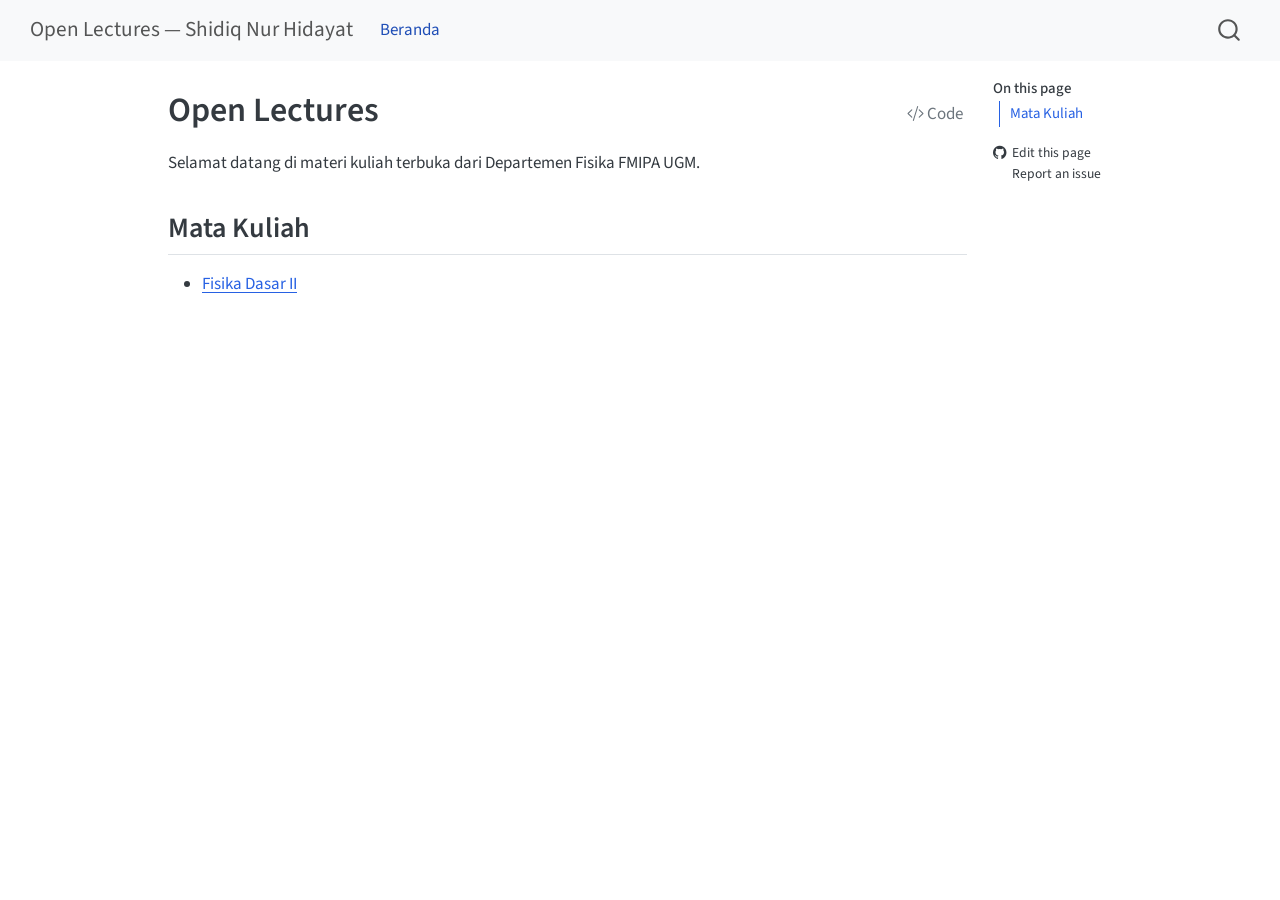
==== index.html @ a039e08e "Built site for gh-pages" ====
<!DOCTYPE html>
<html xmlns="http://www.w3.org/1999/xhtml" lang="en" xml:lang="en"><head>

<meta charset="utf-8">
<meta name="generator" content="quarto-1.9.37">

<meta name="viewport" content="width=device-width, initial-scale=1.0, user-scalable=yes">


<title>Open Lectures – Open Lectures — Shidiq Nur Hidayat</title>
<style>
/* Default styles provided by pandoc.
** See https://pandoc.org/MANUAL.html#variables-for-html for config info.
*/
code{white-space: pre-wrap;}
span.smallcaps{font-variant: small-caps;}
div.columns{display: flex; gap: min(4vw, 1.5em);}
div.column{flex: auto; overflow-x: auto;}
div.hanging-indent{margin-left: 1.5em; text-indent: -1.5em;}
ul.task-list{list-style: none;}
ul.task-list li input[type="checkbox"] {
  width: 0.8em;
  margin: 0 0.8em 0.2em -1em; /* quarto-specific, see https://github.com/quarto-dev/quarto-cli/issues/4556 */ 
  vertical-align: middle;
}
/* CSS for syntax highlighting */
html { -webkit-text-size-adjust: 100%; }
pre > code.sourceCode { white-space: pre; position: relative; }
pre > code.sourceCode > span { display: inline-block; line-height: 1.25; }
pre > code.sourceCode > span:empty { height: 1.2em; }
.sourceCode { overflow: visible; }
code.sourceCode > span { color: inherit; text-decoration: inherit; }
div.sourceCode { margin: 1em 0; }
pre.sourceCode { margin: 0; }
@media screen {
div.sourceCode { overflow: auto; }
}
@media print {
pre > code.sourceCode { white-space: pre-wrap; }
pre > code.sourceCode > span { text-indent: -5em; padding-left: 5em; }
}
pre.numberSource code
  { counter-reset: source-line 0; }
pre.numberSource code > span
  { position: relative; left: -4em; counter-increment: source-line; }
pre.numberSource code > span > a:first-child::before
  { content: counter(source-line);
    position: relative; left: -1em; text-align: right; vertical-align: baseline;
    border: none; display: inline-block;
    -webkit-touch-callout: none; -webkit-user-select: none;
    -khtml-user-select: none; -moz-user-select: none;
    -ms-user-select: none; user-select: none;
    padding: 0 4px; width: 4em;
  }
pre.numberSource { margin-left: 3em;  padding-left: 4px; }
div.sourceCode
  {   }
@media screen {
pre > code.sourceCode > span > a:first-child::before { text-decoration: underline; }
}
</style>


<script src="site_libs/quarto-nav/quarto-nav.js"></script>
<script src="site_libs/quarto-nav/headroom.min.js"></script>
<script src="site_libs/clipboard/clipboard.min.js"></script>
<script src="site_libs/quarto-search/autocomplete.umd.js"></script>
<script src="site_libs/quarto-search/fuse.min.js"></script>
<script src="site_libs/quarto-search/quarto-search.js"></script>
<meta name="quarto:offset" content="./">
<script src="site_libs/quarto-html/quarto.js" type="module"></script>
<script src="site_libs/quarto-html/tabsets/tabsets.js" type="module"></script>
<script src="site_libs/quarto-html/popper.min.js"></script>
<script src="site_libs/quarto-html/tippy.umd.min.js"></script>
<script src="site_libs/quarto-html/anchor.min.js"></script>
<link href="site_libs/quarto-html/tippy.css" rel="stylesheet">
<link href="site_libs/quarto-html/quarto-syntax-highlighting-acf12a64177840b8d86f2d4f01b2e9fb.css" rel="stylesheet" id="quarto-text-highlighting-styles">
<script src="site_libs/bootstrap/bootstrap.min.js"></script>
<link href="site_libs/bootstrap/bootstrap-icons.css" rel="stylesheet">
<link href="site_libs/bootstrap/bootstrap-09bcd2438ddda8166a810b4ec224e0a2.min.css" rel="stylesheet" append-hash="true" id="quarto-bootstrap" data-mode="light">
<script id="quarto-search-options" type="application/json">{
  "location": "navbar",
  "copy-button": false,
  "collapse-after": 3,
  "panel-placement": "end",
  "type": "overlay",
  "limit": 50,
  "keyboard-shortcut": [
    "f",
    "/",
    "s"
  ],
  "show-item-context": false,
  "language": {
    "search-no-results-text": "No results",
    "search-matching-documents-text": "matching documents",
    "search-copy-link-title": "Copy link to search",
    "search-hide-matches-text": "Hide additional matches",
    "search-more-match-text": "more match in this document",
    "search-more-matches-text": "more matches in this document",
    "search-clear-button-title": "Clear",
    "search-text-placeholder": "",
    "search-detached-cancel-button-title": "Cancel",
    "search-submit-button-title": "Submit",
    "search-label": "Search"
  }
}</script>


</head>

<body class="nav-fixed quarto-light">

<div id="quarto-search-results"></div>
  <header id="quarto-header" class="headroom fixed-top">
    <nav class="navbar navbar-expand-lg " data-bs-theme="dark">
      <div class="navbar-container container-fluid">
      <div class="navbar-brand-container mx-auto">
    <a class="navbar-brand" href="./index.html">
    <span class="navbar-title">Open Lectures — Shidiq Nur Hidayat</span>
    </a>
  </div>
            <div id="quarto-search" class="" title="Search"></div>
          <button class="navbar-toggler" type="button" data-bs-toggle="collapse" data-bs-target="#navbarCollapse" aria-controls="navbarCollapse" role="menu" aria-expanded="false" aria-label="Toggle navigation" onclick="if (window.quartoToggleHeadroom) { window.quartoToggleHeadroom(); }">
  <span class="navbar-toggler-icon"></span>
</button>
          <div class="collapse navbar-collapse" id="navbarCollapse">
            <ul class="navbar-nav navbar-nav-scroll me-auto">
  <li class="nav-item">
    <a class="nav-link active" href="./index.html" aria-current="page"> 
<span class="menu-text">Beranda</span></a>
  </li>  
</ul>
          </div> <!-- /navcollapse -->
            <div class="quarto-navbar-tools">
</div>
      </div> <!-- /container-fluid -->
    </nav>
</header>
<!-- content -->
<div id="quarto-content" class="quarto-container page-columns page-rows-contents page-layout-article page-navbar">
<!-- sidebar -->
<!-- margin-sidebar -->
    <div id="quarto-margin-sidebar" class="sidebar margin-sidebar">
        <nav id="TOC" role="doc-toc" class="toc-active">
    <h2 id="toc-title">On this page</h2>
   
  <ul>
  <li><a href="#mata-kuliah" id="toc-mata-kuliah" class="nav-link active" data-scroll-target="#mata-kuliah">Mata Kuliah</a></li>
  </ul>
<div class="toc-actions"><ul><li><a href="https://github.com/Shidiq/open-lectures/edit/main/index.qmd" class="toc-action"><i class="bi bi-github"></i>Edit this page</a></li><li><a href="https://github.com/Shidiq/open-lectures/issues/new" class="toc-action"><i class="bi empty"></i>Report an issue</a></li></ul></div></nav>
    </div>
<!-- main -->
<main class="content" id="quarto-document-content">

<header id="title-block-header" class="quarto-title-block default">
<div class="quarto-title">
<div class="quarto-title-block"><div><h1 class="title">Open Lectures</h1><button type="button" class="btn code-tools-button" id="quarto-code-tools-source"><i class="bi"></i> Code</button></div></div>
</div>



<div class="quarto-title-meta">

    
  
    
  </div>
  


</header>


<p>Selamat datang di materi kuliah terbuka dari Departemen Fisika FMIPA UGM.</p>
<section id="mata-kuliah" class="level2">
<h2 class="anchored" data-anchor-id="mata-kuliah">Mata Kuliah</h2>
<ul>
<li><a href="./Fisika Dasar II/index.html">Fisika Dasar II</a></li>
</ul>


<!-- -->

</section>

</main> <!-- /main -->
<script id="quarto-html-after-body" type="application/javascript">
  window.document.addEventListener("DOMContentLoaded", function (event) {
    const icon = "";
    const anchorJS = new window.AnchorJS();
    anchorJS.options = {
      placement: 'right',
      icon: icon
    };
    anchorJS.add('.anchored');
    const isCodeAnnotation = (el) => {
      for (const clz of el.classList) {
        if (clz.startsWith('code-annotation-')) {                     
          return true;
        }
      }
      return false;
    }
    const onCopySuccess = function(e) {
      // button target
      const button = e.trigger;
      // don't keep focus
      button.blur();
      // flash "checked"
      button.classList.add('code-copy-button-checked');
      var currentTitle = button.getAttribute("title");
      button.setAttribute("title", "Copied!");
      let tooltip;
      if (window.bootstrap) {
        button.setAttribute("data-bs-toggle", "tooltip");
        button.setAttribute("data-bs-placement", "left");
        button.setAttribute("data-bs-title", "Copied!");
        tooltip = new bootstrap.Tooltip(button, 
          { trigger: "manual", 
            customClass: "code-copy-button-tooltip",
            offset: [0, -8]});
        tooltip.show();    
      }
      setTimeout(function() {
        if (tooltip) {
          tooltip.hide();
          button.removeAttribute("data-bs-title");
          button.removeAttribute("data-bs-toggle");
          button.removeAttribute("data-bs-placement");
        }
        button.setAttribute("title", currentTitle);
        button.classList.remove('code-copy-button-checked');
      }, 1000);
      // clear code selection
      e.clearSelection();
    }
    const getTextToCopy = function(trigger) {
      const outerScaffold = trigger.parentElement.cloneNode(true);
      const codeEl = outerScaffold.querySelector('code');
      for (const childEl of codeEl.children) {
        if (isCodeAnnotation(childEl)) {
          childEl.remove();
        }
      }
      return codeEl.innerText;
    }
    const clipboard = new window.ClipboardJS('.code-copy-button:not([data-in-quarto-modal])', {
      text: getTextToCopy
    });
    clipboard.on('success', onCopySuccess);
    if (window.document.getElementById('quarto-embedded-source-code-modal')) {
      const clipboardModal = new window.ClipboardJS('.code-copy-button[data-in-quarto-modal]', {
        text: getTextToCopy,
        container: window.document.getElementById('quarto-embedded-source-code-modal')
      });
      clipboardModal.on('success', onCopySuccess);
    }
    const viewSource = window.document.getElementById('quarto-view-source') ||
                       window.document.getElementById('quarto-code-tools-source');
    if (viewSource) {
      const sourceUrl = viewSource.getAttribute("data-quarto-source-url");
      viewSource.addEventListener("click", function(e) {
        if (sourceUrl) {
          // rstudio viewer pane
          if (/\bcapabilities=\b/.test(window.location)) {
            window.open(sourceUrl);
          } else {
            window.location.href = sourceUrl;
          }
        } else {
          const modal = new bootstrap.Modal(document.getElementById('quarto-embedded-source-code-modal'));
          modal.show();
        }
        return false;
      });
    }
    function toggleCodeHandler(show) {
      return function(e) {
        const detailsSrc = window.document.querySelectorAll(".cell > details > .sourceCode");
        for (let i=0; i<detailsSrc.length; i++) {
          const details = detailsSrc[i].parentElement;
          if (show) {
            details.open = true;
          } else {
            details.removeAttribute("open");
          }
        }
        const cellCodeDivs = window.document.querySelectorAll(".cell > .sourceCode");
        const fromCls = show ? "hidden" : "unhidden";
        const toCls = show ? "unhidden" : "hidden";
        for (let i=0; i<cellCodeDivs.length; i++) {
          const codeDiv = cellCodeDivs[i];
          if (codeDiv.classList.contains(fromCls)) {
            codeDiv.classList.remove(fromCls);
            codeDiv.classList.add(toCls);
          } 
        }
        return false;
      }
    }
    const hideAllCode = window.document.getElementById("quarto-hide-all-code");
    if (hideAllCode) {
      hideAllCode.addEventListener("click", toggleCodeHandler(false));
    }
    const showAllCode = window.document.getElementById("quarto-show-all-code");
    if (showAllCode) {
      showAllCode.addEventListener("click", toggleCodeHandler(true));
    }
      var localhostRegex = new RegExp(/^(?:http|https):\/\/localhost\:?[0-9]*\//);
      var mailtoRegex = new RegExp(/^mailto:/);
        var filterRegex = new RegExp('/' + window.location.host + '/');
      var isInternal = (href) => {
          return filterRegex.test(href) || localhostRegex.test(href) || mailtoRegex.test(href);
      }
      // Inspect non-navigation links and adorn them if external
     var links = window.document.querySelectorAll('a[href]:not(.nav-link):not(.navbar-brand):not(.toc-action):not(.sidebar-link):not(.sidebar-item-toggle):not(.pagination-link):not(.no-external):not([aria-hidden]):not(.dropdown-item):not(.quarto-navigation-tool):not(.about-link)');
      for (var i=0; i<links.length; i++) {
        const link = links[i];
        if (!isInternal(link.href)) {
          // undo the damage that might have been done by quarto-nav.js in the case of
          // links that we want to consider external
          if (link.dataset.originalHref !== undefined) {
            link.href = link.dataset.originalHref;
          }
        }
      }
    function tippyHover(el, contentFn, onTriggerFn, onUntriggerFn) {
      const config = {
        allowHTML: true,
        maxWidth: 500,
        delay: 100,
        arrow: false,
        appendTo: function(el) {
            return el.parentElement;
        },
        interactive: true,
        interactiveBorder: 10,
        theme: 'quarto',
        placement: 'bottom-start',
      };
      if (contentFn) {
        config.content = contentFn;
      }
      if (onTriggerFn) {
        config.onTrigger = onTriggerFn;
      }
      if (onUntriggerFn) {
        config.onUntrigger = onUntriggerFn;
      }
      window.tippy(el, config); 
    }
    const noterefs = window.document.querySelectorAll('a[role="doc-noteref"]');
    for (var i=0; i<noterefs.length; i++) {
      const ref = noterefs[i];
      tippyHover(ref, function() {
        // use id or data attribute instead here
        let href = ref.getAttribute('data-footnote-href') || ref.getAttribute('href');
        try { href = new URL(href).hash; } catch {}
        const id = href.replace(/^#\/?/, "");
        const note = window.document.getElementById(id);
        if (note) {
          return note.innerHTML;
        } else {
          return "";
        }
      });
    }
    const xrefs = window.document.querySelectorAll('a.quarto-xref');
    const processXRef = (id, note) => {
      // Strip column container classes
      const stripColumnClz = (el) => {
        el.classList.remove("page-full", "page-columns");
        if (el.children) {
          for (const child of el.children) {
            stripColumnClz(child);
          }
        }
      }
      stripColumnClz(note)
      if (id === null || id.startsWith('sec-')) {
        // Special case sections, only their first couple elements
        const container = document.createElement("div");
        if (note.children && note.children.length > 2) {
          container.appendChild(note.children[0].cloneNode(true));
          for (let i = 1; i < note.children.length; i++) {
            const child = note.children[i];
            if (child.tagName === "P" && child.innerText === "") {
              continue;
            } else {
              container.appendChild(child.cloneNode(true));
              break;
            }
          }
          if (window.Quarto?.typesetMath) {
            window.Quarto.typesetMath(container);
          }
          return container.innerHTML
        } else {
          if (window.Quarto?.typesetMath) {
            window.Quarto.typesetMath(note);
          }
          return note.innerHTML;
        }
      } else {
        // Remove any anchor links if they are present
        const anchorLink = note.querySelector('a.anchorjs-link');
        if (anchorLink) {
          anchorLink.remove();
        }
        if (window.Quarto?.typesetMath) {
          window.Quarto.typesetMath(note);
        }
        if (note.classList.contains("callout")) {
          return note.outerHTML;
        } else {
          return note.innerHTML;
        }
      }
    }
    for (var i=0; i<xrefs.length; i++) {
      const xref = xrefs[i];
      tippyHover(xref, undefined, function(instance) {
        instance.disable();
        let url = xref.getAttribute('href');
        let hash = undefined; 
        if (url.startsWith('#')) {
          hash = url;
        } else {
          try { hash = new URL(url).hash; } catch {}
        }
        if (hash) {
          const id = hash.replace(/^#\/?/, "");
          const note = window.document.getElementById(id);
          if (note !== null) {
            try {
              const html = processXRef(id, note.cloneNode(true));
              instance.setContent(html);
            } finally {
              instance.enable();
              instance.show();
            }
          } else {
            // See if we can fetch this
            fetch(url.split('#')[0])
            .then(res => res.text())
            .then(html => {
              const parser = new DOMParser();
              const htmlDoc = parser.parseFromString(html, "text/html");
              const note = htmlDoc.getElementById(id);
              if (note !== null) {
                const html = processXRef(id, note);
                instance.setContent(html);
              } 
            }).finally(() => {
              instance.enable();
              instance.show();
            });
          }
        } else {
          // See if we can fetch a full url (with no hash to target)
          // This is a special case and we should probably do some content thinning / targeting
          fetch(url)
          .then(res => res.text())
          .then(html => {
            const parser = new DOMParser();
            const htmlDoc = parser.parseFromString(html, "text/html");
            const note = htmlDoc.querySelector('main.content');
            if (note !== null) {
              // This should only happen for chapter cross references
              // (since there is no id in the URL)
              // remove the first header
              if (note.children.length > 0 && note.children[0].tagName === "HEADER") {
                note.children[0].remove();
              }
              const html = processXRef(null, note);
              instance.setContent(html);
            } 
          }).finally(() => {
            instance.enable();
            instance.show();
          });
        }
      }, function(instance) {
      });
    }
        let selectedAnnoteEl;
        const selectorForAnnotation = ( cell, annotation) => {
          let cellAttr = 'data-code-cell="' + cell + '"';
          let lineAttr = 'data-code-annotation="' +  annotation + '"';
          const selector = 'span[' + cellAttr + '][' + lineAttr + ']';
          return selector;
        }
        const selectCodeLines = (annoteEl) => {
          const doc = window.document;
          const targetCell = annoteEl.getAttribute("data-target-cell");
          const targetAnnotation = annoteEl.getAttribute("data-target-annotation");
          const annoteSpan = window.document.querySelector(selectorForAnnotation(targetCell, targetAnnotation));
          const lines = annoteSpan.getAttribute("data-code-lines").split(",");
          const lineIds = lines.map((line) => {
            return targetCell + "-" + line;
          })
          let top = null;
          let height = null;
          let parent = null;
          if (lineIds.length > 0) {
              //compute the position of the single el (top and bottom and make a div)
              const el = window.document.getElementById(lineIds[0]);
              top = el.offsetTop;
              height = el.offsetHeight;
              parent = el.parentElement.parentElement;
            if (lineIds.length > 1) {
              const lastEl = window.document.getElementById(lineIds[lineIds.length - 1]);
              const bottom = lastEl.offsetTop + lastEl.offsetHeight;
              height = bottom - top;
            }
            if (top !== null && height !== null && parent !== null) {
              // cook up a div (if necessary) and position it 
              let div = window.document.getElementById("code-annotation-line-highlight");
              if (div === null) {
                div = window.document.createElement("div");
                div.setAttribute("id", "code-annotation-line-highlight");
                div.style.position = 'absolute';
                parent.appendChild(div);
              }
              div.style.top = top - 2 + "px";
              div.style.height = height + 4 + "px";
              div.style.left = 0;
              let gutterDiv = window.document.getElementById("code-annotation-line-highlight-gutter");
              if (gutterDiv === null) {
                gutterDiv = window.document.createElement("div");
                gutterDiv.setAttribute("id", "code-annotation-line-highlight-gutter");
                gutterDiv.style.position = 'absolute';
                const codeCell = window.document.getElementById(targetCell);
                const gutter = codeCell.querySelector('.code-annotation-gutter');
                gutter.appendChild(gutterDiv);
              }
              gutterDiv.style.top = top - 2 + "px";
              gutterDiv.style.height = height + 4 + "px";
            }
            selectedAnnoteEl = annoteEl;
          }
        };
        const unselectCodeLines = () => {
          const elementsIds = ["code-annotation-line-highlight", "code-annotation-line-highlight-gutter"];
          elementsIds.forEach((elId) => {
            const div = window.document.getElementById(elId);
            if (div) {
              div.remove();
            }
          });
          selectedAnnoteEl = undefined;
        };
          // Handle positioning of the toggle
      window.addEventListener(
        "resize",
        throttle(() => {
          elRect = undefined;
          if (selectedAnnoteEl) {
            selectCodeLines(selectedAnnoteEl);
          }
        }, 10)
      );
      function throttle(fn, ms) {
      let throttle = false;
      let timer;
        return (...args) => {
          if(!throttle) { // first call gets through
              fn.apply(this, args);
              throttle = true;
          } else { // all the others get throttled
              if(timer) clearTimeout(timer); // cancel #2
              timer = setTimeout(() => {
                fn.apply(this, args);
                timer = throttle = false;
              }, ms);
          }
        };
      }
        // Attach click handler to the DT
        const annoteDls = window.document.querySelectorAll('dt[data-target-cell]');
        for (const annoteDlNode of annoteDls) {
          annoteDlNode.addEventListener('click', (event) => {
            const clickedEl = event.target;
            if (clickedEl !== selectedAnnoteEl) {
              unselectCodeLines();
              const activeEl = window.document.querySelector('dt[data-target-cell].code-annotation-active');
              if (activeEl) {
                activeEl.classList.remove('code-annotation-active');
              }
              selectCodeLines(clickedEl);
              clickedEl.classList.add('code-annotation-active');
            } else {
              // Unselect the line
              unselectCodeLines();
              clickedEl.classList.remove('code-annotation-active');
            }
          });
        }
    const findCites = (el) => {
      const parentEl = el.parentElement;
      if (parentEl) {
        const cites = parentEl.dataset.cites;
        if (cites) {
          return {
            el,
            cites: cites.split(' ')
          };
        } else {
          return findCites(el.parentElement)
        }
      } else {
        return undefined;
      }
    };
    var bibliorefs = window.document.querySelectorAll('a[role="doc-biblioref"]');
    for (var i=0; i<bibliorefs.length; i++) {
      const ref = bibliorefs[i];
      const citeInfo = findCites(ref);
      if (citeInfo) {
        tippyHover(citeInfo.el, function() {
          var popup = window.document.createElement('div');
          citeInfo.cites.forEach(function(cite) {
            var citeDiv = window.document.createElement('div');
            citeDiv.classList.add('hanging-indent');
            citeDiv.classList.add('csl-entry');
            var biblioDiv = window.document.getElementById('ref-' + cite);
            if (biblioDiv) {
              citeDiv.innerHTML = biblioDiv.innerHTML;
            }
            popup.appendChild(citeDiv);
          });
          return popup.innerHTML;
        });
      }
    }
  });
  </script><div class="modal fade" id="quarto-embedded-source-code-modal" tabindex="-1" aria-labelledby="quarto-embedded-source-code-modal-label" aria-hidden="true"><div class="modal-dialog modal-dialog-scrollable"><div class="modal-content"><div class="modal-header"><h5 class="modal-title" id="quarto-embedded-source-code-modal-label">Source Code</h5><button class="btn-close" data-bs-dismiss="modal"></button></div><div class="modal-body"><div class="">
<div class="code-copy-outer-scaffold"><div class="sourceCode" id="cb1" data-shortcodes="false"><pre class="sourceCode markdown code-with-copy"><code class="sourceCode markdown"><span id="cb1-1"><a href="#cb1-1" aria-hidden="true" tabindex="-1"></a><span class="co">---</span></span>
<span id="cb1-2"><a href="#cb1-2" aria-hidden="true" tabindex="-1"></a><span class="an">title:</span><span class="co"> "Open Lectures"</span></span>
<span id="cb1-3"><a href="#cb1-3" aria-hidden="true" tabindex="-1"></a><span class="co">---</span></span>
<span id="cb1-4"><a href="#cb1-4" aria-hidden="true" tabindex="-1"></a></span>
<span id="cb1-5"><a href="#cb1-5" aria-hidden="true" tabindex="-1"></a>Selamat datang di materi kuliah terbuka dari Departemen Fisika FMIPA UGM.</span>
<span id="cb1-6"><a href="#cb1-6" aria-hidden="true" tabindex="-1"></a></span>
<span id="cb1-7"><a href="#cb1-7" aria-hidden="true" tabindex="-1"></a><span class="fu">## Mata Kuliah</span></span>
<span id="cb1-8"><a href="#cb1-8" aria-hidden="true" tabindex="-1"></a></span>
<span id="cb1-9"><a href="#cb1-9" aria-hidden="true" tabindex="-1"></a><span class="ss">- </span><span class="co">[</span><span class="ot">Fisika Dasar II</span><span class="co">](Fisika Dasar II/index.qmd)</span></span></code></pre></div><button title="Copy to Clipboard" class="code-copy-button" data-in-quarto-modal=""><i class="bi"></i></button></div>
</div></div></div></div></div>
</div> <!-- /content -->




<footer class="footer"><div class="nav-footer"><div class="nav-footer-center"><div class="toc-actions d-sm-block d-md-none"><ul><li><a href="https://github.com/Shidiq/open-lectures/edit/main/index.qmd" class="toc-action"><i class="bi bi-github"></i>Edit this page</a></li><li><a href="https://github.com/Shidiq/open-lectures/issues/new" class="toc-action"><i class="bi empty"></i>Report an issue</a></li></ul></div></div></div></footer></body></html>
---- site_libs/quarto-html/tippy.css ----
.tippy-box[data-animation=fade][data-state=hidden]{opacity:0}[data-tippy-root]{max-width:calc(100vw - 10px)}.tippy-box{position:relative;background-color:#333;color:#fff;border-radius:4px;font-size:14px;line-height:1.4;white-space:normal;outline:0;transition-property:transform,visibility,opacity}.tippy-box[data-placement^=top]>.tippy-arrow{bottom:0}.tippy-box[data-placement^=top]>.tippy-arrow:before{bottom:-7px;left:0;border-width:8px 8px 0;border-top-color:initial;transform-origin:center top}.tippy-box[data-placement^=bottom]>.tippy-arrow{top:0}.tippy-box[data-placement^=bottom]>.tippy-arrow:before{top:-7px;left:0;border-width:0 8px 8px;border-bottom-color:initial;transform-origin:center bottom}.tippy-box[data-placement^=left]>.tippy-arrow{right:0}.tippy-box[data-placement^=left]>.tippy-arrow:before{border-width:8px 0 8px 8px;border-left-color:initial;right:-7px;transform-origin:center left}.tippy-box[data-placement^=right]>.tippy-arrow{left:0}.tippy-box[data-placement^=right]>.tippy-arrow:before{left:-7px;border-width:8px 8px 8px 0;border-right-color:initial;transform-origin:center right}.tippy-box[data-inertia][data-state=visible]{transition-timing-function:cubic-bezier(.54,1.5,.38,1.11)}.tippy-arrow{width:16px;height:16px;color:#333}.tippy-arrow:before{content:"";position:absolute;border-color:transparent;border-style:solid}.tippy-content{position:relative;padding:5px 9px;z-index:1}
---- site_libs/quarto-html/quarto-syntax-highlighting-acf12a64177840b8d86f2d4f01b2e9fb.css ----
/* quarto syntax highlight colors */
:root {
  --quarto-hl-al-color: #ff5555;
  --quarto-hl-an-color: #6a737d;
  --quarto-hl-at-color: #d73a49;
  --quarto-hl-bn-color: #005cc5;
  --quarto-hl-bu-color: #d73a49;
  --quarto-hl-ch-color: #032f62;
  --quarto-hl-co-color: #6a737d;
  --quarto-hl-cv-color: #6a737d;
  --quarto-hl-cn-color: #005cc5;
  --quarto-hl-cf-color: #d73a49;
  --quarto-hl-dt-color: #d73a49;
  --quarto-hl-dv-color: #005cc5;
  --quarto-hl-do-color: #6a737d;
  --quarto-hl-er-color: #ff5555;
  --quarto-hl-ex-color: #d73a49;
  --quarto-hl-fl-color: #005cc5;
  --quarto-hl-fu-color: #6f42c1;
  --quarto-hl-im-color: #032f62;
  --quarto-hl-in-color: #6a737d;
  --quarto-hl-kw-color: #d73a49;
  --quarto-hl-op-color: #24292e;
  --quarto-hl-pp-color: #d73a49;
  --quarto-hl-re-color: #6a737d;
  --quarto-hl-sc-color: #005cc5;
  --quarto-hl-ss-color: #032f62;
  --quarto-hl-st-color: #032f62;
  --quarto-hl-va-color: #e36209;
  --quarto-hl-vs-color: #032f62;
  --quarto-hl-wa-color: #ff5555;
}

/* other quarto variables */
:root {
  --quarto-font-monospace: SFMono-Regular, Menlo, Monaco, Consolas, "Liberation Mono", "Courier New", monospace;
}

/* syntax highlight based on Pandoc's rules */
pre > code.sourceCode > span {
  color: #24292e;
}

code.sourceCode > span {
  color: #24292e;
}

div.sourceCode,
div.sourceCode pre.sourceCode {
  color: #24292e;
}

/* Normal */
code span {
  color: #24292e;
}

/* Alert */
code span.al {
  font-weight: bold;
  color: #ff5555;
}

/* Annotation */
code span.an {
  color: #6a737d;
}

/* Attribute */
code span.at {
  color: #d73a49;
}

/* BaseN */
code span.bn {
  color: #005cc5;
}

/* BuiltIn */
code span.bu {
  color: #d73a49;
}

/* ControlFlow */
code span.cf {
  color: #d73a49;
}

/* Char */
code span.ch {
  color: #032f62;
}

/* Constant */
code span.cn {
  color: #005cc5;
}

/* Comment */
code span.co {
  color: #6a737d;
}

/* CommentVar */
code span.cv {
  color: #6a737d;
}

/* Documentation */
code span.do {
  color: #6a737d;
}

/* DataType */
code span.dt {
  color: #d73a49;
}

/* DecVal */
code span.dv {
  color: #005cc5;
}

/* Error */
code span.er {
  color: #ff5555;
  text-decoration: underline;
}

/* Extension */
code span.ex {
  font-weight: bold;
  color: #d73a49;
}

/* Float */
code span.fl {
  color: #005cc5;
}

/* Function */
code span.fu {
  color: #6f42c1;
}

/* Import */
code span.im {
  color: #032f62;
}

/* Information */
code span.in {
  color: #6a737d;
}

/* Keyword */
code span.kw {
  color: #d73a49;
}

/* Operator */
code span.op {
  color: #24292e;
}

/* Preprocessor */
code span.pp {
  color: #d73a49;
}

/* RegionMarker */
code span.re {
  color: #6a737d;
}

/* SpecialChar */
code span.sc {
  color: #005cc5;
}

/* SpecialString */
code span.ss {
  color: #032f62;
}

/* String */
code span.st {
  color: #032f62;
}

/* Variable */
code span.va {
  color: #e36209;
}

/* VerbatimString */
code span.vs {
  color: #032f62;
}

/* Warning */
code span.wa {
  color: #ff5555;
}

.prevent-inlining {
  content: "</";
}

/*# sourceMappingURL=e41d78b1f7017e44483b7fefd7a010af.css.map */
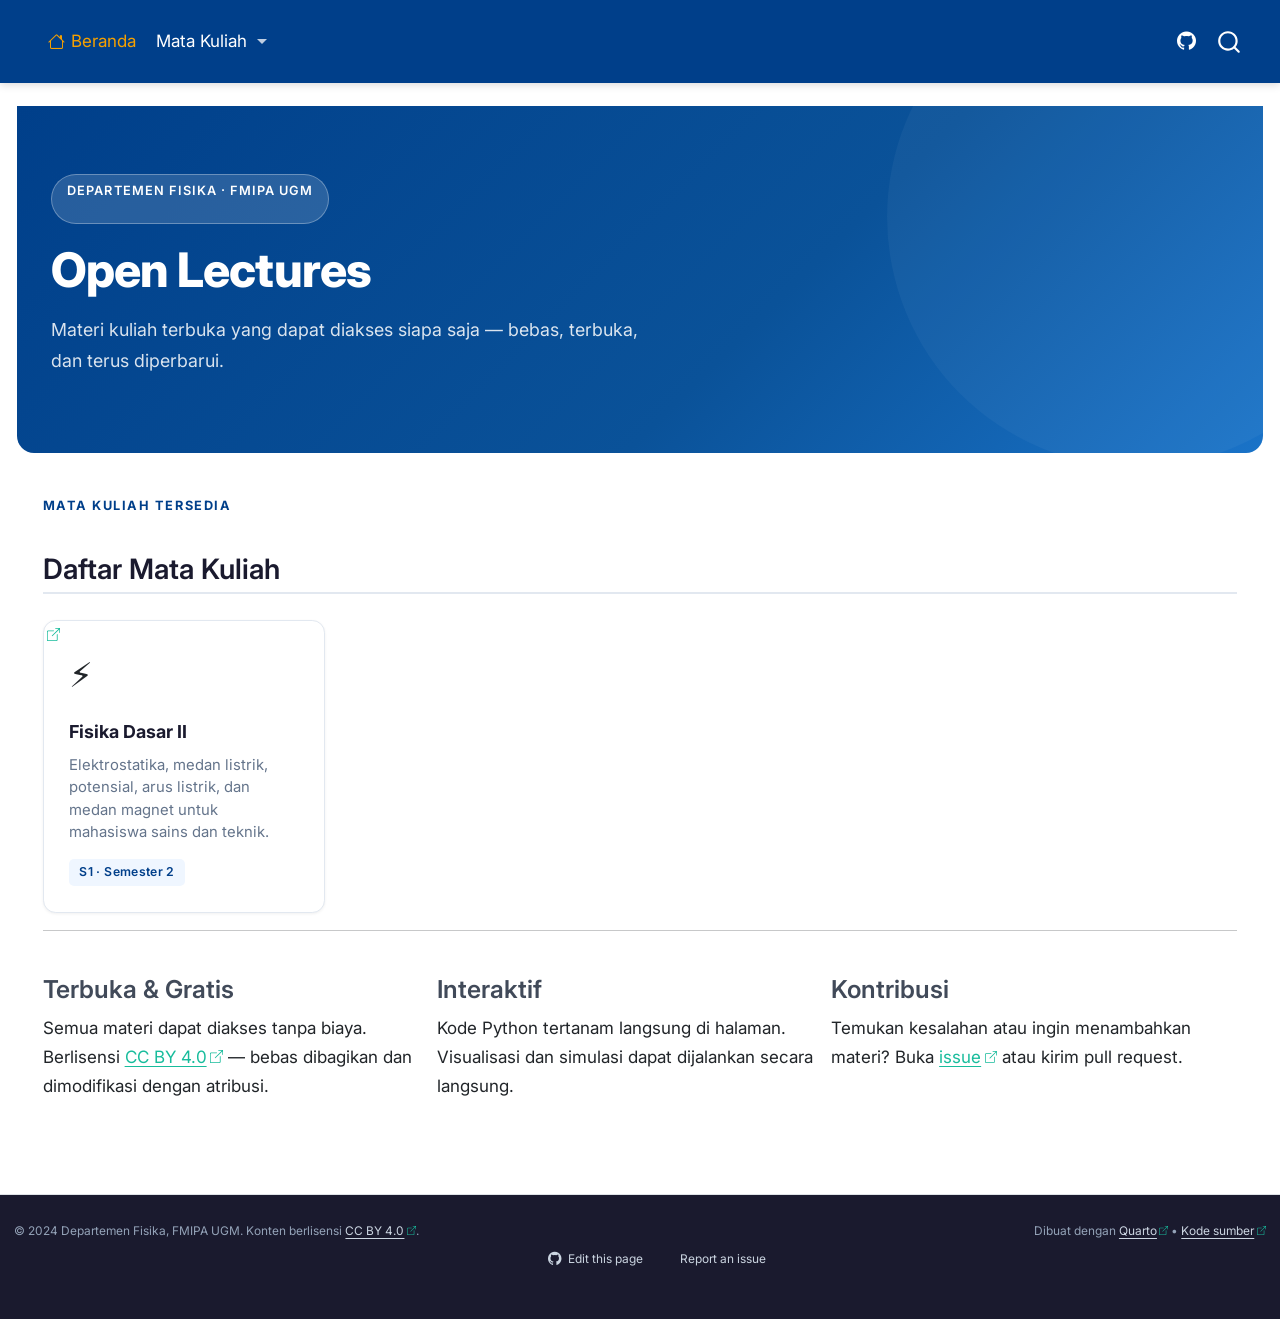
==== commit f50f488e: "Built site for gh-pages" ====
--- a/index.html
+++ b/index.html
@@ -7,7 +7,7 @@
 <meta name="viewport" content="width=device-width, initial-scale=1.0, user-scalable=yes">
 
 
-<title>Open Lectures – Open Lectures — Shidiq Nur Hidayat</title>
+<title>Open Lectures – Fisika UGM – Open Lectures</title>
 <style>
 /* Default styles provided by pandoc.
 ** See https://pandoc.org/MANUAL.html#variables-for-html for config info.
@@ -23,41 +23,6 @@
   margin: 0 0.8em 0.2em -1em; /* quarto-specific, see https://github.com/quarto-dev/quarto-cli/issues/4556 */ 
   vertical-align: middle;
 }
-/* CSS for syntax highlighting */
-html { -webkit-text-size-adjust: 100%; }
-pre > code.sourceCode { white-space: pre; position: relative; }
-pre > code.sourceCode > span { display: inline-block; line-height: 1.25; }
-pre > code.sourceCode > span:empty { height: 1.2em; }
-.sourceCode { overflow: visible; }
-code.sourceCode > span { color: inherit; text-decoration: inherit; }
-div.sourceCode { margin: 1em 0; }
-pre.sourceCode { margin: 0; }
-@media screen {
-div.sourceCode { overflow: auto; }
-}
-@media print {
-pre > code.sourceCode { white-space: pre-wrap; }
-pre > code.sourceCode > span { text-indent: -5em; padding-left: 5em; }
-}
-pre.numberSource code
-  { counter-reset: source-line 0; }
-pre.numberSource code > span
-  { position: relative; left: -4em; counter-increment: source-line; }
-pre.numberSource code > span > a:first-child::before
-  { content: counter(source-line);
-    position: relative; left: -1em; text-align: right; vertical-align: baseline;
-    border: none; display: inline-block;
-    -webkit-touch-callout: none; -webkit-user-select: none;
-    -khtml-user-select: none; -moz-user-select: none;
-    -ms-user-select: none; user-select: none;
-    padding: 0 4px; width: 4em;
-  }
-pre.numberSource { margin-left: 3em;  padding-left: 4px; }
-div.sourceCode
-  {   }
-@media screen {
-pre > code.sourceCode > span > a:first-child::before { text-decoration: underline; }
-}
 </style>
 
 
@@ -68,16 +33,17 @@
 <script src="site_libs/quarto-search/fuse.min.js"></script>
 <script src="site_libs/quarto-search/quarto-search.js"></script>
 <meta name="quarto:offset" content="./">
+<link href="./assets/favicon.svg" rel="icon" type="image/svg+xml">
 <script src="site_libs/quarto-html/quarto.js" type="module"></script>
 <script src="site_libs/quarto-html/tabsets/tabsets.js" type="module"></script>
 <script src="site_libs/quarto-html/popper.min.js"></script>
 <script src="site_libs/quarto-html/tippy.umd.min.js"></script>
 <script src="site_libs/quarto-html/anchor.min.js"></script>
 <link href="site_libs/quarto-html/tippy.css" rel="stylesheet">
-<link href="site_libs/quarto-html/quarto-syntax-highlighting-acf12a64177840b8d86f2d4f01b2e9fb.css" rel="stylesheet" id="quarto-text-highlighting-styles">
+<link href="site_libs/quarto-html/quarto-syntax-highlighting-1eb2a280a64a1f5f4b84ce19fa1dd180.css" rel="stylesheet" id="quarto-text-highlighting-styles">
 <script src="site_libs/bootstrap/bootstrap.min.js"></script>
 <link href="site_libs/bootstrap/bootstrap-icons.css" rel="stylesheet">
-<link href="site_libs/bootstrap/bootstrap-09bcd2438ddda8166a810b4ec224e0a2.min.css" rel="stylesheet" append-hash="true" id="quarto-bootstrap" data-mode="light">
+<link href="site_libs/bootstrap/bootstrap-9d619b883b96467601d31840edf7aa4b.min.css" rel="stylesheet" append-hash="true" id="quarto-bootstrap" data-mode="light">
 <script id="quarto-search-options" type="application/json">{
   "location": "navbar",
   "copy-button": false,
@@ -105,8 +71,16 @@
     "search-label": "Search"
   }
 }</script>
-
-
+<style>html{ scroll-behavior: smooth; }</style>
+
+
+<meta property="og:title" content="Open Lectures – Fisika UGM">
+<meta property="og:description" content="Materi kuliah terbuka dari Departemen Fisika, FMIPA UGM">
+<meta property="og:site_name" content="Open Lectures">
+<meta name="twitter:title" content="Open Lectures – Fisika UGM">
+<meta name="twitter:creator" content="@shidiq">
+<meta name="twitter:site" content="@shidiq">
+<meta name="twitter:card" content="summary">
 </head>
 
 <body class="nav-fixed quarto-light">
@@ -116,8 +90,9 @@
     <nav class="navbar navbar-expand-lg " data-bs-theme="dark">
       <div class="navbar-container container-fluid">
       <div class="navbar-brand-container mx-auto">
-    <a class="navbar-brand" href="./index.html">
-    <span class="navbar-title">Open Lectures — Shidiq Nur Hidayat</span>
+    <a href="./index.html" class="navbar-brand navbar-brand-logo">
+    <img src="./assets/logo.svg" alt="Open Lectures logo" class="navbar-logo light-content">
+    <img src="./assets/logo.svg" alt="Open Lectures logo" class="navbar-logo dark-content">
     </a>
   </div>
             <div id="quarto-search" class="" title="Search"></div>
@@ -127,8 +102,28 @@
           <div class="collapse navbar-collapse" id="navbarCollapse">
             <ul class="navbar-nav navbar-nav-scroll me-auto">
   <li class="nav-item">
-    <a class="nav-link active" href="./index.html" aria-current="page"> 
+    <a class="nav-link active" href="./index.html" aria-current="page"> <i class="bi bi-house" role="img">
+</i> 
 <span class="menu-text">Beranda</span></a>
+  </li>  
+  <li class="nav-item dropdown ">
+    <a class="nav-link dropdown-toggle" href="#" id="nav-menu-mata-kuliah" role="link" data-bs-toggle="dropdown" aria-expanded="false">
+ <span class="menu-text">Mata Kuliah</span>
+    </a>
+    <ul class="dropdown-menu" aria-labelledby="nav-menu-mata-kuliah">    
+        <li>
+    <a class="dropdown-item" href="./Fisika Dasar II/index.html"><i class="bi bi-book" role="img">
+</i> 
+ <span class="dropdown-text">Fisika Dasar II</span></a>
+  </li>  
+    </ul>
+  </li>
+</ul>
+            <ul class="navbar-nav navbar-nav-scroll ms-auto">
+  <li class="nav-item compact">
+    <a class="nav-link" href="https://github.com/Shidiq/open-lectures"> <i class="bi bi-github" role="img" aria-label="GitHub repository">
+</i> 
+<span class="menu-text"></span></a>
   </li>  
 </ul>
           </div> <!-- /navcollapse -->
@@ -138,49 +133,60 @@
     </nav>
 </header>
 <!-- content -->
-<div id="quarto-content" class="quarto-container page-columns page-rows-contents page-layout-article page-navbar">
+<div id="quarto-content" class="quarto-container page-columns page-rows-contents page-layout-full page-navbar">
 <!-- sidebar -->
 <!-- margin-sidebar -->
-    <div id="quarto-margin-sidebar" class="sidebar margin-sidebar">
-        <nav id="TOC" role="doc-toc" class="toc-active">
-    <h2 id="toc-title">On this page</h2>
-   
-  <ul>
-  <li><a href="#mata-kuliah" id="toc-mata-kuliah" class="nav-link active" data-scroll-target="#mata-kuliah">Mata Kuliah</a></li>
-  </ul>
-<div class="toc-actions"><ul><li><a href="https://github.com/Shidiq/open-lectures/edit/main/index.qmd" class="toc-action"><i class="bi bi-github"></i>Edit this page</a></li><li><a href="https://github.com/Shidiq/open-lectures/issues/new" class="toc-action"><i class="bi empty"></i>Report an issue</a></li></ul></div></nav>
-    </div>
+    
 <!-- main -->
-<main class="content" id="quarto-document-content">
-
-<header id="title-block-header" class="quarto-title-block default">
-<div class="quarto-title">
-<div class="quarto-title-block"><div><h1 class="title">Open Lectures</h1><button type="button" class="btn code-tools-button" id="quarto-code-tools-source"><i class="bi"></i> Code</button></div></div>
-</div>
-
-
-
-<div class="quarto-title-meta">
-
-    
-  
-    
-  </div>
-  
-
-
-</header>
-
-
-<p>Selamat datang di materi kuliah terbuka dari Departemen Fisika FMIPA UGM.</p>
-<section id="mata-kuliah" class="level2">
-<h2 class="anchored" data-anchor-id="mata-kuliah">Mata Kuliah</h2>
-<ul>
-<li><a href="./Fisika Dasar II/index.html">Fisika Dasar II</a></li>
-</ul>
-
-
-<!-- -->
+<main class="content column-page" id="quarto-document-content"><header id="title-block-header" class="quarto-title-block"></header>
+
+
+
+
+<div class="hero-banner">
+<div class="hero-badge">
+<p>Departemen Fisika · FMIPA UGM</p>
+</div>
+<div class="hero-title">
+<p>Open Lectures</p>
+</div>
+<div class="hero-subtitle">
+<p>Materi kuliah terbuka yang dapat diakses siapa saja — bebas, terbuka, dan terus diperbarui.</p>
+</div>
+</div>
+<div class="section-label">
+<p>Mata Kuliah Tersedia</p>
+</div>
+<section id="daftar-mata-kuliah" class="level2">
+<h2 class="anchored" data-anchor-id="daftar-mata-kuliah">Daftar Mata Kuliah</h2>
+<div class="course-grid">
+<div class="course-card">
+<p><a href="./Fisika Dasar II/index.html" class="card-link-overlay" aria-label="Fisika Dasar II"></a> <span class="card-icon">⚡</span></p>
+<p><span class="card-title">Fisika Dasar II</span></p>
+<p><span class="card-desc">Elektrostatika, medan listrik, potensial, arus listrik, dan medan magnet untuk mahasiswa sains dan teknik.</span></p>
+<p><span class="card-tag">S1 · Semester 2</span></p>
+</div>
+</div>
+<hr>
+<div class="columns">
+<div class="column" style="width:33%;">
+<section id="terbuka-gratis" class="level3">
+<h3 class="anchored" data-anchor-id="terbuka-gratis">Terbuka &amp; Gratis</h3>
+<p>Semua materi dapat diakses tanpa biaya. Berlisensi <a href="https://creativecommons.org/licenses/by/4.0/">CC BY 4.0</a> — bebas dibagikan dan dimodifikasi dengan atribusi.</p>
+</section>
+</div><div class="column" style="width:33%;">
+<section id="interaktif" class="level3">
+<h3 class="anchored" data-anchor-id="interaktif">Interaktif</h3>
+<p>Kode Python tertanam langsung di halaman. Visualisasi dan simulasi dapat dijalankan secara langsung.</p>
+</section>
+</div><div class="column" style="width:33%;">
+<section id="kontribusi" class="level3">
+<h3 class="anchored" data-anchor-id="kontribusi">Kontribusi</h3>
+<p>Temukan kesalahan atau ingin menambahkan materi? Buka <a href="https://github.com/Shidiq/open-lectures/issues">issue</a> atau kirim pull request.</p>
+</section>
+</div>
+</div>
+
 
 </section>
 
@@ -256,60 +262,9 @@
       });
       clipboardModal.on('success', onCopySuccess);
     }
-    const viewSource = window.document.getElementById('quarto-view-source') ||
-                       window.document.getElementById('quarto-code-tools-source');
-    if (viewSource) {
-      const sourceUrl = viewSource.getAttribute("data-quarto-source-url");
-      viewSource.addEventListener("click", function(e) {
-        if (sourceUrl) {
-          // rstudio viewer pane
-          if (/\bcapabilities=\b/.test(window.location)) {
-            window.open(sourceUrl);
-          } else {
-            window.location.href = sourceUrl;
-          }
-        } else {
-          const modal = new bootstrap.Modal(document.getElementById('quarto-embedded-source-code-modal'));
-          modal.show();
-        }
-        return false;
-      });
-    }
-    function toggleCodeHandler(show) {
-      return function(e) {
-        const detailsSrc = window.document.querySelectorAll(".cell > details > .sourceCode");
-        for (let i=0; i<detailsSrc.length; i++) {
-          const details = detailsSrc[i].parentElement;
-          if (show) {
-            details.open = true;
-          } else {
-            details.removeAttribute("open");
-          }
-        }
-        const cellCodeDivs = window.document.querySelectorAll(".cell > .sourceCode");
-        const fromCls = show ? "hidden" : "unhidden";
-        const toCls = show ? "unhidden" : "hidden";
-        for (let i=0; i<cellCodeDivs.length; i++) {
-          const codeDiv = cellCodeDivs[i];
-          if (codeDiv.classList.contains(fromCls)) {
-            codeDiv.classList.remove(fromCls);
-            codeDiv.classList.add(toCls);
-          } 
-        }
-        return false;
-      }
-    }
-    const hideAllCode = window.document.getElementById("quarto-hide-all-code");
-    if (hideAllCode) {
-      hideAllCode.addEventListener("click", toggleCodeHandler(false));
-    }
-    const showAllCode = window.document.getElementById("quarto-show-all-code");
-    if (showAllCode) {
-      showAllCode.addEventListener("click", toggleCodeHandler(true));
-    }
       var localhostRegex = new RegExp(/^(?:http|https):\/\/localhost\:?[0-9]*\//);
       var mailtoRegex = new RegExp(/^mailto:/);
-        var filterRegex = new RegExp('/' + window.location.host + '/');
+        var filterRegex = new RegExp("https:\/\/Shidiq\.github\.io\/open-lectures\/");
       var isInternal = (href) => {
           return filterRegex.test(href) || localhostRegex.test(href) || mailtoRegex.test(href);
       }
@@ -323,6 +278,13 @@
           if (link.dataset.originalHref !== undefined) {
             link.href = link.dataset.originalHref;
           }
+            // target, if specified
+            link.setAttribute("target", "_blank");
+            if (link.getAttribute("rel") === null) {
+              link.setAttribute("rel", "noopener");
+            }
+            // default icon
+            link.classList.add("external");
         }
       }
     function tippyHover(el, contentFn, onTriggerFn, onUntriggerFn) {
@@ -635,20 +597,24 @@
       }
     }
   });
-  </script><div class="modal fade" id="quarto-embedded-source-code-modal" tabindex="-1" aria-labelledby="quarto-embedded-source-code-modal-label" aria-hidden="true"><div class="modal-dialog modal-dialog-scrollable"><div class="modal-content"><div class="modal-header"><h5 class="modal-title" id="quarto-embedded-source-code-modal-label">Source Code</h5><button class="btn-close" data-bs-dismiss="modal"></button></div><div class="modal-body"><div class="">
-<div class="code-copy-outer-scaffold"><div class="sourceCode" id="cb1" data-shortcodes="false"><pre class="sourceCode markdown code-with-copy"><code class="sourceCode markdown"><span id="cb1-1"><a href="#cb1-1" aria-hidden="true" tabindex="-1"></a><span class="co">---</span></span>
-<span id="cb1-2"><a href="#cb1-2" aria-hidden="true" tabindex="-1"></a><span class="an">title:</span><span class="co"> "Open Lectures"</span></span>
-<span id="cb1-3"><a href="#cb1-3" aria-hidden="true" tabindex="-1"></a><span class="co">---</span></span>
-<span id="cb1-4"><a href="#cb1-4" aria-hidden="true" tabindex="-1"></a></span>
-<span id="cb1-5"><a href="#cb1-5" aria-hidden="true" tabindex="-1"></a>Selamat datang di materi kuliah terbuka dari Departemen Fisika FMIPA UGM.</span>
-<span id="cb1-6"><a href="#cb1-6" aria-hidden="true" tabindex="-1"></a></span>
-<span id="cb1-7"><a href="#cb1-7" aria-hidden="true" tabindex="-1"></a><span class="fu">## Mata Kuliah</span></span>
-<span id="cb1-8"><a href="#cb1-8" aria-hidden="true" tabindex="-1"></a></span>
-<span id="cb1-9"><a href="#cb1-9" aria-hidden="true" tabindex="-1"></a><span class="ss">- </span><span class="co">[</span><span class="ot">Fisika Dasar II</span><span class="co">](Fisika Dasar II/index.qmd)</span></span></code></pre></div><button title="Copy to Clipboard" class="code-copy-button" data-in-quarto-modal=""><i class="bi"></i></button></div>
-</div></div></div></div></div>
+  </script>
 </div> <!-- /content -->
-
-
-
-
-<footer class="footer"><div class="nav-footer"><div class="nav-footer-center"><div class="toc-actions d-sm-block d-md-none"><ul><li><a href="https://github.com/Shidiq/open-lectures/edit/main/index.qmd" class="toc-action"><i class="bi bi-github"></i>Edit this page</a></li><li><a href="https://github.com/Shidiq/open-lectures/issues/new" class="toc-action"><i class="bi empty"></i>Report an issue</a></li></ul></div></div></div></footer></body></html>+<footer class="footer">
+  <div class="nav-footer">
+    <div class="nav-footer-left">
+<p>© 2024 Departemen Fisika, FMIPA UGM. Konten berlisensi <a href="https://creativecommons.org/licenses/by/4.0/">CC BY 4.0</a>.</p>
+</div>   
+    <div class="nav-footer-center">
+      &nbsp;
+    <div class="toc-actions"><ul><li><a href="https://github.com/Shidiq/open-lectures/edit/main/index.qmd" class="toc-action"><i class="bi bi-github"></i>Edit this page</a></li><li><a href="https://github.com/Shidiq/open-lectures/issues/new" class="toc-action"><i class="bi empty"></i>Report an issue</a></li></ul></div></div>
+    <div class="nav-footer-right">
+<p>Dibuat dengan <a href="https://quarto.org">Quarto</a> • <a href="https://github.com/Shidiq/open-lectures">Kode sumber</a></p>
+</div>
+  </div>
+</footer>
+
+
+
+
+<script src="site_libs/quarto-html/zenscroll-min.js"></script>
+</body></html>
--- a/site_libs/quarto-html/quarto-syntax-highlighting-1eb2a280a64a1f5f4b84ce19fa1dd180.css
+++ b/site_libs/quarto-html/quarto-syntax-highlighting-1eb2a280a64a1f5f4b84ce19fa1dd180.css
@@ -0,0 +1,210 @@
+/* quarto syntax highlight colors */
+:root {
+  --quarto-hl-al-color: #ff5555;
+  --quarto-hl-an-color: #6a737d;
+  --quarto-hl-at-color: #d73a49;
+  --quarto-hl-bn-color: #005cc5;
+  --quarto-hl-bu-color: #d73a49;
+  --quarto-hl-ch-color: #032f62;
+  --quarto-hl-co-color: #6a737d;
+  --quarto-hl-cv-color: #6a737d;
+  --quarto-hl-cn-color: #005cc5;
+  --quarto-hl-cf-color: #d73a49;
+  --quarto-hl-dt-color: #d73a49;
+  --quarto-hl-dv-color: #005cc5;
+  --quarto-hl-do-color: #6a737d;
+  --quarto-hl-er-color: #ff5555;
+  --quarto-hl-ex-color: #d73a49;
+  --quarto-hl-fl-color: #005cc5;
+  --quarto-hl-fu-color: #6f42c1;
+  --quarto-hl-im-color: #032f62;
+  --quarto-hl-in-color: #6a737d;
+  --quarto-hl-kw-color: #d73a49;
+  --quarto-hl-op-color: #24292e;
+  --quarto-hl-pp-color: #d73a49;
+  --quarto-hl-re-color: #6a737d;
+  --quarto-hl-sc-color: #005cc5;
+  --quarto-hl-ss-color: #032f62;
+  --quarto-hl-st-color: #032f62;
+  --quarto-hl-va-color: #e36209;
+  --quarto-hl-vs-color: #032f62;
+  --quarto-hl-wa-color: #ff5555;
+}
+
+/* other quarto variables */
+:root {
+  --quarto-font-monospace: "JetBrains Mono", "Fira Code", monospace;
+}
+
+/* syntax highlight based on Pandoc's rules */
+pre > code.sourceCode > span {
+  color: #24292e;
+}
+
+code.sourceCode > span {
+  color: #24292e;
+}
+
+div.sourceCode,
+div.sourceCode pre.sourceCode {
+  color: #24292e;
+}
+
+/* Normal */
+code span {
+  color: #24292e;
+}
+
+/* Alert */
+code span.al {
+  font-weight: bold;
+  color: #ff5555;
+}
+
+/* Annotation */
+code span.an {
+  color: #6a737d;
+}
+
+/* Attribute */
+code span.at {
+  color: #d73a49;
+}
+
+/* BaseN */
+code span.bn {
+  color: #005cc5;
+}
+
+/* BuiltIn */
+code span.bu {
+  color: #d73a49;
+}
+
+/* ControlFlow */
+code span.cf {
+  color: #d73a49;
+}
+
+/* Char */
+code span.ch {
+  color: #032f62;
+}
+
+/* Constant */
+code span.cn {
+  color: #005cc5;
+}
+
+/* Comment */
+code span.co {
+  color: #6a737d;
+}
+
+/* CommentVar */
+code span.cv {
+  color: #6a737d;
+}
+
+/* Documentation */
+code span.do {
+  color: #6a737d;
+}
+
+/* DataType */
+code span.dt {
+  color: #d73a49;
+}
+
+/* DecVal */
+code span.dv {
+  color: #005cc5;
+}
+
+/* Error */
+code span.er {
+  color: #ff5555;
+  text-decoration: underline;
+}
+
+/* Extension */
+code span.ex {
+  font-weight: bold;
+  color: #d73a49;
+}
+
+/* Float */
+code span.fl {
+  color: #005cc5;
+}
+
+/* Function */
+code span.fu {
+  color: #6f42c1;
+}
+
+/* Import */
+code span.im {
+  color: #032f62;
+}
+
+/* Information */
+code span.in {
+  color: #6a737d;
+}
+
+/* Keyword */
+code span.kw {
+  color: #d73a49;
+}
+
+/* Operator */
+code span.op {
+  color: #24292e;
+}
+
+/* Preprocessor */
+code span.pp {
+  color: #d73a49;
+}
+
+/* RegionMarker */
+code span.re {
+  color: #6a737d;
+}
+
+/* SpecialChar */
+code span.sc {
+  color: #005cc5;
+}
+
+/* SpecialString */
+code span.ss {
+  color: #032f62;
+}
+
+/* String */
+code span.st {
+  color: #032f62;
+}
+
+/* Variable */
+code span.va {
+  color: #e36209;
+}
+
+/* VerbatimString */
+code span.vs {
+  color: #032f62;
+}
+
+/* Warning */
+code span.wa {
+  color: #ff5555;
+}
+
+.prevent-inlining {
+  content: "</";
+}
+
+/*# sourceMappingURL=25016ccb9d710f91ead394759047978e.css.map */
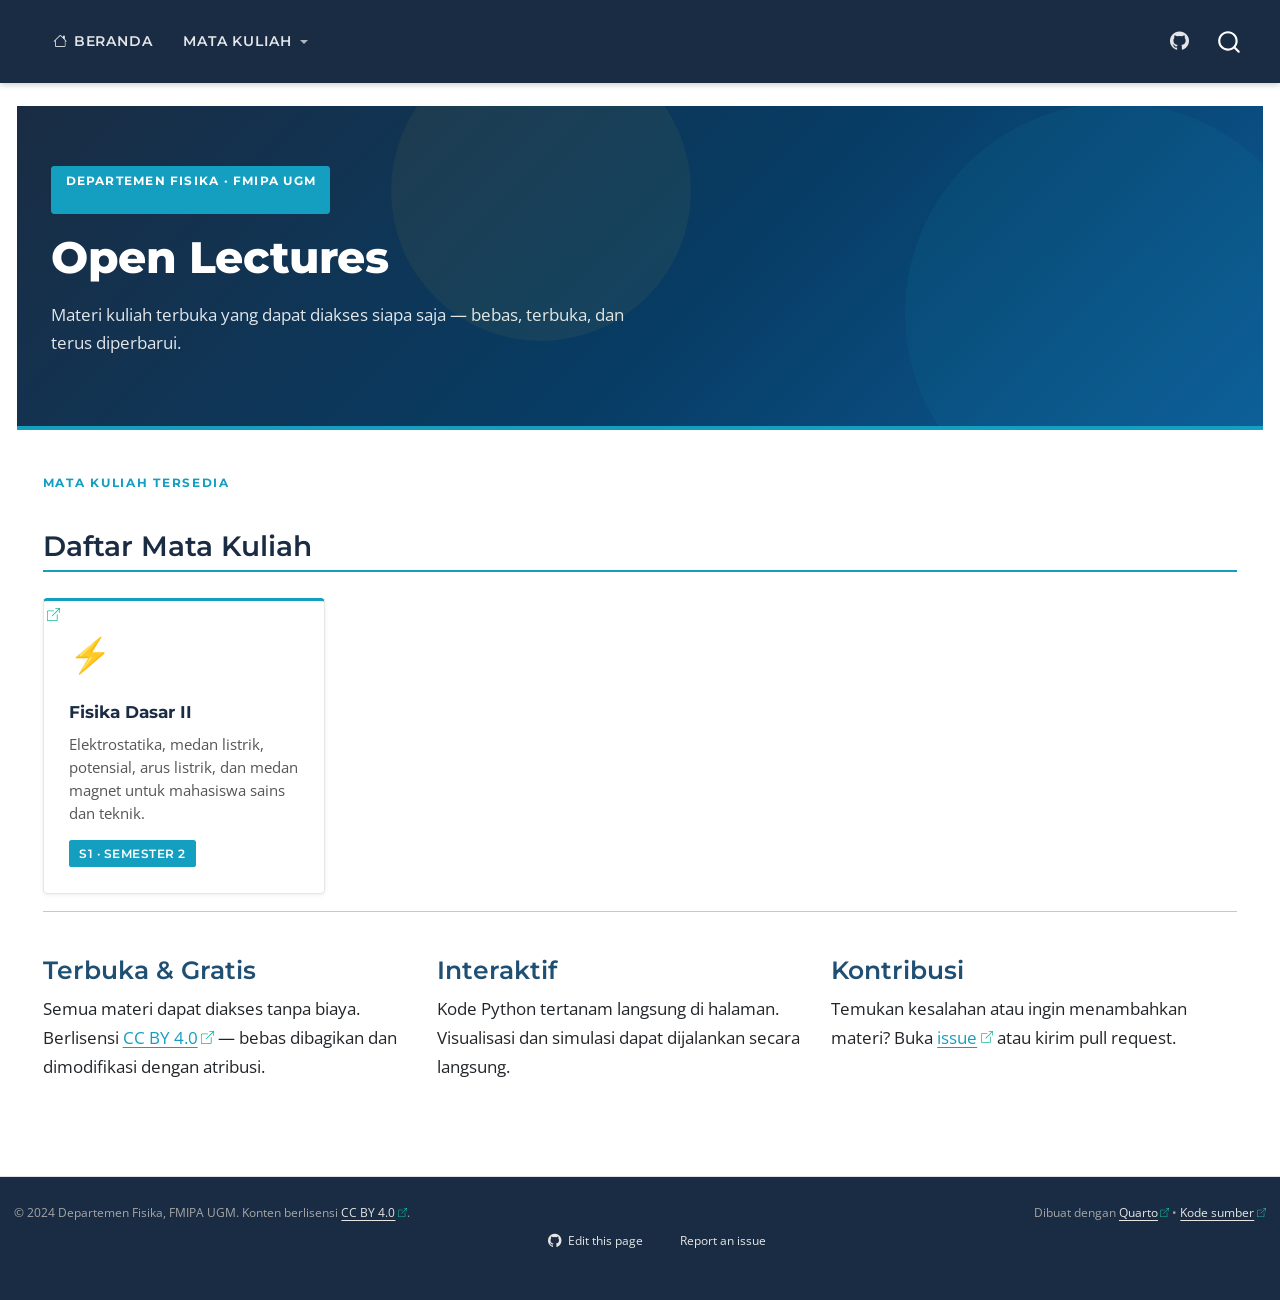
==== commit 81ab2892: "Built site for gh-pages" ====
--- a/index.html
+++ b/index.html
@@ -40,10 +40,10 @@
 <script src="site_libs/quarto-html/tippy.umd.min.js"></script>
 <script src="site_libs/quarto-html/anchor.min.js"></script>
 <link href="site_libs/quarto-html/tippy.css" rel="stylesheet">
-<link href="site_libs/quarto-html/quarto-syntax-highlighting-1eb2a280a64a1f5f4b84ce19fa1dd180.css" rel="stylesheet" id="quarto-text-highlighting-styles">
+<link href="site_libs/quarto-html/quarto-syntax-highlighting-91c45283b718f403a183c55e401e34c8.css" rel="stylesheet" id="quarto-text-highlighting-styles">
 <script src="site_libs/bootstrap/bootstrap.min.js"></script>
 <link href="site_libs/bootstrap/bootstrap-icons.css" rel="stylesheet">
-<link href="site_libs/bootstrap/bootstrap-9d619b883b96467601d31840edf7aa4b.min.css" rel="stylesheet" append-hash="true" id="quarto-bootstrap" data-mode="light">
+<link href="site_libs/bootstrap/bootstrap-5a1d57d030698fde18e1e7cd86106da8.min.css" rel="stylesheet" append-hash="true" id="quarto-bootstrap" data-mode="light">
 <script id="quarto-search-options" type="application/json">{
   "location": "navbar",
   "copy-button": false,
--- a/site_libs/quarto-html/quarto-syntax-highlighting-91c45283b718f403a183c55e401e34c8.css
+++ b/site_libs/quarto-html/quarto-syntax-highlighting-91c45283b718f403a183c55e401e34c8.css
@@ -0,0 +1,210 @@
+/* quarto syntax highlight colors */
+:root {
+  --quarto-hl-al-color: #ff5555;
+  --quarto-hl-an-color: #6a737d;
+  --quarto-hl-at-color: #d73a49;
+  --quarto-hl-bn-color: #005cc5;
+  --quarto-hl-bu-color: #d73a49;
+  --quarto-hl-ch-color: #032f62;
+  --quarto-hl-co-color: #6a737d;
+  --quarto-hl-cv-color: #6a737d;
+  --quarto-hl-cn-color: #005cc5;
+  --quarto-hl-cf-color: #d73a49;
+  --quarto-hl-dt-color: #d73a49;
+  --quarto-hl-dv-color: #005cc5;
+  --quarto-hl-do-color: #6a737d;
+  --quarto-hl-er-color: #ff5555;
+  --quarto-hl-ex-color: #d73a49;
+  --quarto-hl-fl-color: #005cc5;
+  --quarto-hl-fu-color: #6f42c1;
+  --quarto-hl-im-color: #032f62;
+  --quarto-hl-in-color: #6a737d;
+  --quarto-hl-kw-color: #d73a49;
+  --quarto-hl-op-color: #24292e;
+  --quarto-hl-pp-color: #d73a49;
+  --quarto-hl-re-color: #6a737d;
+  --quarto-hl-sc-color: #005cc5;
+  --quarto-hl-ss-color: #032f62;
+  --quarto-hl-st-color: #032f62;
+  --quarto-hl-va-color: #e36209;
+  --quarto-hl-vs-color: #032f62;
+  --quarto-hl-wa-color: #ff5555;
+}
+
+/* other quarto variables */
+:root {
+  --quarto-font-monospace: "JetBrains Mono", "Courier New", monospace;
+}
+
+/* syntax highlight based on Pandoc's rules */
+pre > code.sourceCode > span {
+  color: #24292e;
+}
+
+code.sourceCode > span {
+  color: #24292e;
+}
+
+div.sourceCode,
+div.sourceCode pre.sourceCode {
+  color: #24292e;
+}
+
+/* Normal */
+code span {
+  color: #24292e;
+}
+
+/* Alert */
+code span.al {
+  font-weight: bold;
+  color: #ff5555;
+}
+
+/* Annotation */
+code span.an {
+  color: #6a737d;
+}
+
+/* Attribute */
+code span.at {
+  color: #d73a49;
+}
+
+/* BaseN */
+code span.bn {
+  color: #005cc5;
+}
+
+/* BuiltIn */
+code span.bu {
+  color: #d73a49;
+}
+
+/* ControlFlow */
+code span.cf {
+  color: #d73a49;
+}
+
+/* Char */
+code span.ch {
+  color: #032f62;
+}
+
+/* Constant */
+code span.cn {
+  color: #005cc5;
+}
+
+/* Comment */
+code span.co {
+  color: #6a737d;
+}
+
+/* CommentVar */
+code span.cv {
+  color: #6a737d;
+}
+
+/* Documentation */
+code span.do {
+  color: #6a737d;
+}
+
+/* DataType */
+code span.dt {
+  color: #d73a49;
+}
+
+/* DecVal */
+code span.dv {
+  color: #005cc5;
+}
+
+/* Error */
+code span.er {
+  color: #ff5555;
+  text-decoration: underline;
+}
+
+/* Extension */
+code span.ex {
+  font-weight: bold;
+  color: #d73a49;
+}
+
+/* Float */
+code span.fl {
+  color: #005cc5;
+}
+
+/* Function */
+code span.fu {
+  color: #6f42c1;
+}
+
+/* Import */
+code span.im {
+  color: #032f62;
+}
+
+/* Information */
+code span.in {
+  color: #6a737d;
+}
+
+/* Keyword */
+code span.kw {
+  color: #d73a49;
+}
+
+/* Operator */
+code span.op {
+  color: #24292e;
+}
+
+/* Preprocessor */
+code span.pp {
+  color: #d73a49;
+}
+
+/* RegionMarker */
+code span.re {
+  color: #6a737d;
+}
+
+/* SpecialChar */
+code span.sc {
+  color: #005cc5;
+}
+
+/* SpecialString */
+code span.ss {
+  color: #032f62;
+}
+
+/* String */
+code span.st {
+  color: #032f62;
+}
+
+/* Variable */
+code span.va {
+  color: #e36209;
+}
+
+/* VerbatimString */
+code span.vs {
+  color: #032f62;
+}
+
+/* Warning */
+code span.wa {
+  color: #ff5555;
+}
+
+.prevent-inlining {
+  content: "</";
+}
+
+/*# sourceMappingURL=734b97268e6846d18a8bdcdbe084d10c.css.map */
